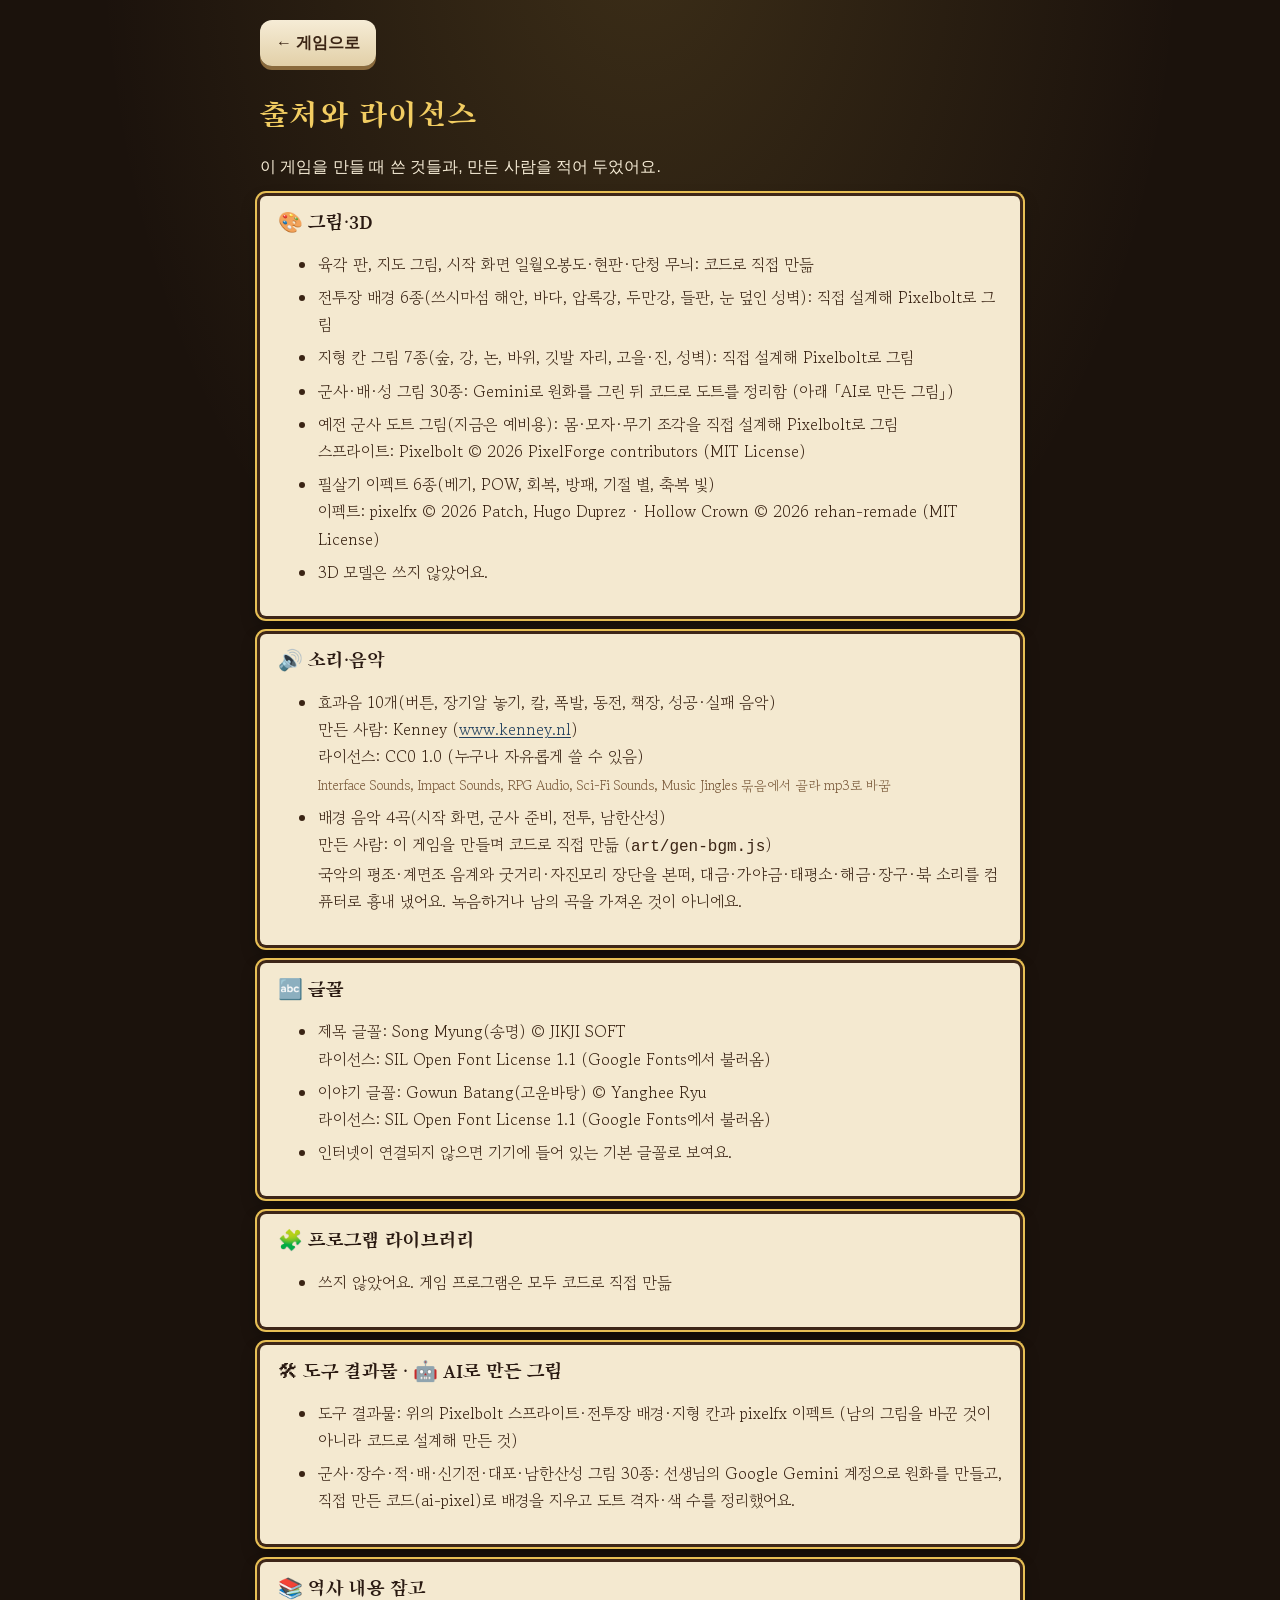
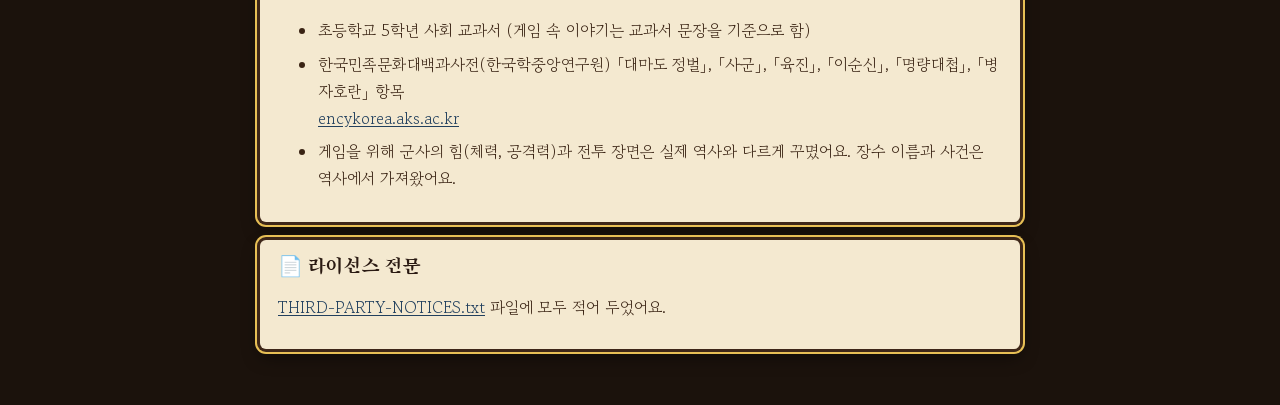
==== credits.html @ 7b592078 "국악풍 배경 음악 4곡 추가, 음악·효과음 따로 끄기 (v1.011) Co-Authored-By: Claude Opus 5.5 <noreply@anthropic.com>" ====
<!doctype html>
<html lang="ko">
<head>
<meta charset="utf-8">
<meta name="viewport" content="width=device-width, initial-scale=1">
<title>출처와 라이선스 - 조선 수호 장기</title>
<link rel="stylesheet" href="https://fonts.googleapis.com/css2?family=Song+Myung&family=Gowun+Batang:wght@400;700&display=swap">
<link rel="stylesheet" href="style.css?v=1.011">
<link rel="stylesheet" href="theme.css?v=1.011">
<style>
  body { padding: 20px 16px 40px; }
  main { max-width: 760px; margin: 0 auto; }
  h1 { font-family: var(--title, var(--serif)); font-weight: 400; color: #f2cd62; letter-spacing: .06em; }
  section { background: var(--hanji, #f4e9d0); color: #3a2414; font-family: var(--body2, var(--serif)); border-radius: 6px; padding: 14px 18px; margin: 18px 0; box-shadow: 0 0 0 3px #3d2618, 0 0 0 5px #e7bf55, 0 8px 18px rgba(0,0,0,.45); }
  h2 { font-family: var(--title, var(--serif)); font-weight: 400; font-size: 1.25rem; margin: 0 0 8px; color: #2a1a12; }
  li { line-height: 1.7; margin-bottom: 6px; }
  a { color: #22405e; }
  .back { margin-bottom: 8px; }
  small { color: #7a5a3a; }
</style>
</head>
<body>
<main>
  <button class="btn back" id="back">← 게임으로</button>
  <h1>출처와 라이선스</h1>
  <p>이 게임을 만들 때 쓴 것들과, 만든 사람을 적어 두었어요.</p>

  <section>
    <h2>🎨 그림·3D</h2>
    <ul>
      <li>육각 판, 지도 그림, 시작 화면 일월오봉도·현판·단청 무늬: 코드로 직접 만듦</li>
      <li>전투장 배경 6종(쓰시마섬 해안, 바다, 압록강, 두만강, 들판, 눈 덮인 성벽): 직접 설계해 Pixelbolt로 그림</li>
      <li>지형 칸 그림 7종(숲, 강, 논, 바위, 깃발 자리, 고을·진, 성벽): 직접 설계해 Pixelbolt로 그림</li>
      <li>군사·배·성 그림 30종: Gemini로 원화를 그린 뒤 코드로 도트를 정리함 (아래 「AI로 만든 그림」)</li>
      <li>예전 군사 도트 그림(지금은 예비용): 몸·모자·무기 조각을 직접 설계해 Pixelbolt로 그림<br>
        스프라이트: Pixelbolt © 2026 PixelForge contributors (MIT License)</li>
      <li>필살기 이펙트 6종(베기, POW, 회복, 방패, 기절 별, 축복 빛)<br>
        이펙트: pixelfx © 2026 Patch, Hugo Duprez · Hollow Crown © 2026 rehan-remade (MIT License)</li>
      <li>3D 모델은 쓰지 않았어요.</li>
    </ul>
  </section>

  <section>
    <h2>🔊 소리·음악</h2>
    <ul>
      <li>효과음 10개(버튼, 장기알 놓기, 칼, 폭발, 동전, 책장, 성공·실패 음악)<br>
        만든 사람: Kenney (<a href="https://www.kenney.nl" target="_blank" rel="noopener">www.kenney.nl</a>)<br>
        라이선스: CC0 1.0 (누구나 자유롭게 쓸 수 있음)<br>
        <small>Interface Sounds, Impact Sounds, RPG Audio, Sci-Fi Sounds, Music Jingles 묶음에서 골라 mp3로 바꿈</small></li>
      <li>배경 음악 4곡(시작 화면, 군사 준비, 전투, 남한산성)<br>
        만든 사람: 이 게임을 만들며 코드로 직접 만듦 (<code>art/gen-bgm.js</code>)<br>
        국악의 평조·계면조 음계와 굿거리·자진모리 장단을 본떠, 대금·가야금·태평소·해금·장구·북 소리를 컴퓨터로 흉내 냈어요. 녹음하거나 남의 곡을 가져온 것이 아니에요.</li>
    </ul>
  </section>

  <section>
    <h2>🔤 글꼴</h2>
    <ul>
      <li>제목 글꼴: Song Myung(송명) © JIKJI SOFT<br>
        라이선스: SIL Open Font License 1.1 (Google Fonts에서 불러옴)</li>
      <li>이야기 글꼴: Gowun Batang(고운바탕) © Yanghee Ryu<br>
        라이선스: SIL Open Font License 1.1 (Google Fonts에서 불러옴)</li>
      <li>인터넷이 연결되지 않으면 기기에 들어 있는 기본 글꼴로 보여요.</li>
    </ul>
  </section>

  <section>
    <h2>🧩 프로그램 라이브러리</h2>
    <ul>
      <li>쓰지 않았어요. 게임 프로그램은 모두 코드로 직접 만듦</li>
    </ul>
  </section>

  <section>
    <h2>🛠 도구 결과물 · 🤖 AI로 만든 그림</h2>
    <ul>
      <li>도구 결과물: 위의 Pixelbolt 스프라이트·전투장 배경·지형 칸과 pixelfx 이펙트 (남의 그림을 바꾼 것이 아니라 코드로 설계해 만든 것)</li>
      <li>군사·장수·적·배·신기전·대포·남한산성 그림 30종: 선생님의 Google Gemini 계정으로 원화를 만들고, 직접 만든 코드(ai-pixel)로 배경을 지우고 도트 격자·색 수를 정리했어요.</li>
    </ul>
  </section>

  <section>
    <h2>📚 역사 내용 참고</h2>
    <ul>
      <li>초등학교 5학년 사회 교과서 (게임 속 이야기는 교과서 문장을 기준으로 함)</li>
      <li>한국민족문화대백과사전(한국학중앙연구원) 「대마도 정벌」, 「사군」, 「육진」, 「이순신」, 「명량대첩」, 「병자호란」 항목<br>
        <a href="https://encykorea.aks.ac.kr" target="_blank" rel="noopener">encykorea.aks.ac.kr</a></li>
      <li>게임을 위해 군사의 힘(체력, 공격력)과 전투 장면은 실제 역사와 다르게 꾸몄어요. 장수 이름과 사건은 역사에서 가져왔어요.</li>
    </ul>
  </section>

  <section>
    <h2>📄 라이선스 전문</h2>
    <p><a href="THIRD-PARTY-NOTICES.txt" target="_blank" rel="noopener">THIRD-PARTY-NOTICES.txt</a> 파일에 모두 적어 두었어요.</p>
  </section>
</main>
<script>
document.getElementById('back').onclick = function () {
  if (window.opener) { window.close(); return; }
  if (history.length > 1) history.back(); else location.href = 'index.html';
};
</script>
</body>
</html>
---- style.css ----
/* 조선 수호 장기 — 스타일 (코드로 직접 만듦) */
:root {
  --bg: #1d2433;
  --bg2: #26304a;
  --panel: #2c3754;
  --panel2: #34416a;
  --ink: #f3ecdc;
  --muted: #a9b2c8;
  --gold: #f0c03a;
  --blue: #4f8de0;
  --red: #e0483d;
  --green: #3cb85c;
  --k: 3px;                        /* 도트 1칸 크기 (JS가 판 크기에 맞춰 바꿈) */
  --hexw: 80px;
  --bsize: min(94vw, 600px, 92vh);
  --sans: "Noto Sans KR", "Apple SD Gothic Neo", "Malgun Gothic", sans-serif;
  --serif: "Noto Serif KR", "AppleMyungjo", "Batang", "Nanum Myeongjo", serif;
}
* { box-sizing: border-box; -webkit-tap-highlight-color: transparent; }
html, body { margin: 0; min-height: 100%; }
body {
  background: radial-gradient(ellipse at 50% 0%, #34406a 0, var(--bg) 70%) fixed;
  color: var(--ink); font-family: var(--sans); font-size: 16px;
  user-select: none; -webkit-user-select: none; overflow-x: hidden;
}
.hidden { display: none !important; }
.muted { color: var(--muted); }
.small { font-size: .82rem; }
a { color: #9cc3ff; }

/* 버튼 */
.btn {
  font: inherit; font-weight: 800; border: 0; border-radius: 12px; padding: 10px 16px; min-height: 46px;
  background: #e9e1cd; color: #2a2118; box-shadow: 0 4px 0 #a99a78; cursor: pointer;
}
.btn:active { transform: translateY(2px); box-shadow: 0 2px 0 #a99a78; }
.btn:disabled { opacity: .45; }
.btn small { font-weight: 700; opacity: .8; }
.btn.big { font-size: 1.15rem; padding: 12px 22px; background: linear-gradient(#4f8de0, #2f68b8); color: #fff; box-shadow: 0 4px 0 #1d4680; }
.btn.go { background: linear-gradient(#ee5a4a, #c0322a); box-shadow: 0 5px 0 #7b1c18; flex: 1; font-size: 1.2rem; }
.btn.small { min-height: 42px; padding: 6px 12px; font-size: .92rem; }
.btn.xp { background: linear-gradient(#5fd07a, #2f9e50); color: #fff; box-shadow: 0 4px 0 #1d6a34; }
.btn.danger { background: #f6d6d3; color: #a2201a; }
.btn.ghost { background: transparent; box-shadow: none; text-decoration: underline; color: var(--muted); }
.btn.icon { width: 44px; min-height: 44px; padding: 0; font-size: 1.25rem; }
.btn.choice { display: block; width: 100%; margin: 8px 0; text-align: left; font-size: 1.05rem; background: #f7f1e3; border: 2px solid #e2d3b2; box-shadow: none; }
.btn.choice.right { background: #dff4e5; border-color: #2f9e50; }
.btn.choice.wrong { background: #fbe0de; border-color: #c0322a; }

/* 도트 그림 */
.spr {
  width: calc(28 * var(--k)); height: calc(26 * var(--k));
  background-image: url(img/units.png); background-repeat: no-repeat;
  background-size: calc(224 * var(--k)) calc(312 * var(--k));
  background-position: calc(var(--x0) * var(--k) * -1) calc(var(--y0) * var(--k) * -1);
  image-rendering: pixelated; image-rendering: crisp-edges;
}
body.beat .piece:not(.odd) .spr, body:not(.beat) .piece.odd .spr,
body.beat .mini:nth-child(odd) .spr { background-position: calc(var(--x1) * var(--k) * -1) calc(var(--y1) * var(--k) * -1); }
.piece.atk .spr { background-position: calc(var(--xa) * var(--k) * -1) calc(var(--ya) * var(--k) * -1) !important; }
.piece.e .spr, .mini.e .spr { transform: scaleX(-1); }
.mini { display: inline-grid; place-items: center; --k: 2px; }

/* 시작 화면 */
.screen { min-height: 100vh; min-height: 100dvh; }
#title { display: flex; flex-direction: column; align-items: center; justify-content: center; padding: 24px 16px 60px; position: relative; }
.title-box { text-align: center; max-width: 560px; }
.title-army { display: flex; justify-content: center; align-items: flex-end; gap: 2px; flex-wrap: wrap; }
.title-army .mini { --k: 3px; }
.title-army .vs { font-family: var(--serif); font-weight: 900; color: var(--gold); font-size: 1.4rem; margin: 0 8px 18px; }
.title-box h1 { font-family: var(--serif); font-size: clamp(2.3rem, 8vw, 3.6rem); margin: 8px 0 4px; letter-spacing: .08em; color: var(--gold); text-shadow: 0 3px 0 #6b4a10, 0 0 24px rgba(240,192,58,.35); }
.title-box .sub { color: var(--muted); margin: 0 0 22px; }
.howto { margin-top: 24px; text-align: left; background: var(--panel); border-radius: 14px; padding: 14px 18px; }
.howto ol { margin: 6px 0 0; padding-left: 22px; line-height: 1.8; }
.foot { position: absolute; bottom: 10px; left: 0; right: 0; text-align: center; font-size: .8rem; color: var(--muted); }
.foot a { color: var(--muted); }
.foot.in-menu { position: static; margin-top: 18px; }

#chapters { padding: 24px 16px; max-width: 960px; margin: 0 auto; text-align: center; }
.scr-title { font-family: var(--serif); font-size: 1.8rem; color: var(--gold); }
.chapter-list { display: grid; grid-template-columns: repeat(auto-fit, minmax(250px, 1fr)); gap: 16px; margin: 20px 0; }
.ch-card { text-align: left; border-radius: 16px; padding: 16px; color: #fff; min-height: 200px; display: flex; flex-direction: column; gap: 8px; cursor: pointer; border: 0; font: inherit; box-shadow: 0 5px 0 rgba(0,0,0,.35); }
.ch-faces { display: flex; gap: 4px; }
.ch-faces .mini { --k: 2.4px; background: rgba(255,255,255,.12); border-radius: 10px; }
.ch-card h3 { margin: 0; font-family: var(--serif); font-size: 1.3rem; }
.ch-card p { margin: 0; opacity: .92; font-size: .95rem; line-height: 1.5; }
.ch-card .ch-status { margin-top: auto; font-weight: 800; }
.hint { color: var(--muted); }

/* 위쪽 막대 */
#game { display: flex; flex-direction: column; }
.topbar { display: flex; justify-content: space-between; align-items: center; gap: 8px; padding: 6px 12px; background: rgba(10,14,24,.55); flex-wrap: wrap; }
.tb-ch { font-size: .8rem; color: var(--muted); }
.tb-stage { font-family: var(--serif); font-weight: 900; font-size: 1.15rem; color: var(--gold); }
.tb-right { display: flex; gap: 6px; align-items: center; flex-wrap: wrap; }
.chip { background: var(--panel); border-radius: 999px; padding: 7px 12px; font-size: .95rem; white-space: nowrap; display: flex; align-items: center; gap: 6px; }
.chip.gold b { color: var(--gold); font-size: 1.1rem; }
.chip small { color: #8fe0a0; font-weight: 700; }
.chip.lv b { color: #8fe0a0; font-size: 1.05rem; }
.xpbar { width: 56px; height: 8px; background: #151b2a; border-radius: 4px; overflow: hidden; }
.xpbar i { display: block; height: 100%; background: #5fd07a; transition: width .4s; }
.chip.streak { background: #6b2a1a; color: #ffd0a0; font-weight: 800; }
.siege-meters { display: flex; gap: 8px; }
.meter { font-size: .78rem; }
.meter .bar { width: 72px; height: 9px; background: #151b2a; border-radius: 5px; overflow: hidden; }
.meter .bar i { display: block; height: 100%; background: #f0a030; transition: width .6s; }

/* 본문 */
.game-main { display: flex; gap: 12px; padding: 10px; justify-content: center; align-items: flex-start; flex-wrap: wrap; }
.board-col { display: flex; flex-direction: column; align-items: center; width: var(--bsize); }

/* 육각 판 */
.board { width: 100%; aspect-ratio: 1.3674; position: relative; border-radius: 18px; overflow: visible; margin-top: 10px; }
.board::before { content: ""; position: absolute; inset: -10px; border-radius: 22px; background: linear-gradient(#3a4a3a, #2a3426); box-shadow: 0 10px 24px rgba(0,0,0,.45); z-index: -1; }
.board.sea::before { background: linear-gradient(#21507a, #173a5c); }
.board.siege::before { background: linear-gradient(#4a3a30, #2e241e); }
.hex { position: absolute; clip-path: polygon(50% 0, 100% 25%, 100% 75%, 50% 100%, 0 75%, 0 25%); transform: scale(.94); cursor: pointer; }
.hex.foe { background: rgba(180,80,70,.28); }
.hex.mine { background: rgba(110,170,120,.32); }
.board.sea .hex.foe { background: rgba(140,90,110,.35); }
.board.sea .hex.mine { background: rgba(110,170,220,.32); }
.board.siege .hex.wall { background: rgba(170,165,150,.45); }
.hex.hl { background: rgba(120,200,255,.55) !important; animation: hlp 1s infinite; }
@keyframes hlp { 50% { filter: brightness(1.25); } }
.frontline { position: absolute; left: 2%; right: 2%; top: calc(100% * (2 * 0.75 + 1 + 0.125) / 4.75); height: 2px; background: repeating-linear-gradient(90deg, rgba(255,230,160,.55) 0 8px, transparent 8px 16px); pointer-events: none; }

/* 말 */
.piece { position: absolute; width: calc(100% / 7.5); height: calc(100% / 4.75); display: grid; place-items: end center; pointer-events: none; transition: left .32s ease, top .32s ease, translate .12s, opacity .5s; z-index: 2; }
.piece .spr { position: relative; z-index: 2; margin-bottom: 4%; transition: filter .1s; }
.piece .base { position: absolute; bottom: 6%; left: 18%; right: 18%; height: 20%; border-radius: 50%; background: radial-gradient(closest-side, var(--tc, #888) 55%, transparent 100%); opacity: .9; z-index: 1; }
.piece .base.enemy { --tc: #c0322a; opacity: .55; }
.piece.fixed .base { display: none; }
.slot .piece, .mini .piece { position: relative; width: 100%; height: 100%; left: 0; top: 0; }
.stars { position: absolute; top: -2%; left: 0; right: 0; text-align: center; color: var(--gold); font-size: calc(var(--hexw) * .2); letter-spacing: -.12em; text-shadow: 0 1px 0 #5a3a00, 0 0 6px rgba(240,192,58,.8); z-index: 4; }
.stars.s3 { color: #ffe680; }
.bars { position: absolute; top: 4%; left: 16%; right: 16%; z-index: 4; display: grid; gap: 1px; }
.hpb, .mpb { position: relative; height: calc(var(--hexw) * .07); min-height: 4px; background: rgba(0,0,0,.6); border-radius: 2px; overflow: hidden; }
.mpb { height: calc(var(--hexw) * .045); min-height: 3px; }
.hpb .hp { position: absolute; left: 0; top: 0; bottom: 0; background: #3cdc6a; transition: width .2s; }
.piece.e .hpb .hp { background: #f0503f; }
.hpb .sh { position: absolute; top: 0; bottom: 0; background: #f4f4f4; }
.mpb .mp { position: absolute; left: 0; top: 0; bottom: 0; background: #4fb0ff; transition: width .2s; }
.its { position: absolute; bottom: -2%; left: 0; right: 0; display: flex; justify-content: center; gap: 1px; font-size: calc(var(--hexw) * .17); z-index: 4; }
.piece.sel .spr { filter: drop-shadow(0 0 3px #7fd0ff) drop-shadow(0 0 6px #7fd0ff); }
.piece.can-item .spr { filter: drop-shadow(0 0 3px #ffe070); }
.piece.flash .spr { animation: flash .18s; }
.piece.dead { opacity: 0; transform: scale(.6) rotate(-8deg); transition: opacity .5s, transform .5s; }
.piece.stunned .spr { filter: grayscale(.6) brightness(.85); }
.piece.preview { opacity: .92; }
.piece.merged .spr { animation: merged 0.8s; }
@keyframes flash { 50% { filter: brightness(2.2) saturate(.3); } }
@keyframes merged { 0% { filter: brightness(3); transform: scale(1.4); } 100% { filter: none; transform: scale(1); } }

.shot { position: absolute; z-index: 6; pointer-events: none; transition: left .2s linear, top .2s linear; margin: -2px 0 0 -10px; }
.shot.arrow { width: 22px; height: 3px; background: linear-gradient(90deg, #d8c090 70%, #e3e8ee 70%); border-radius: 2px; }
.shot.ball { width: 10px; height: 10px; margin: -5px 0 0 -5px; border-radius: 50%; background: #222; box-shadow: 0 0 6px #ff9a1f, 0 0 2px #fff inset; }
.ftext { position: absolute; transform: translate(-50%, -50%); font-weight: 900; color: #fff; text-shadow: 0 0 3px #000, 0 2px 0 #000; font-size: calc(var(--hexw) * .26); z-index: 8; pointer-events: none; animation: rise .9s forwards; white-space: nowrap; }
.ftext.p { color: #ffd6d0; }
.ftext.sk { color: #ffb040; font-size: calc(var(--hexw) * .32); }
.ftext.crit { color: #ffe14d; font-size: calc(var(--hexw) * .38); }
.ftext.heal { color: #7dff9a; }
.ftext.cast { color: #fff; font-size: calc(var(--hexw) * .24); background: rgba(20,30,60,.75); padding: 2px 8px; border-radius: 999px; animation: castup 1.1s forwards; }
.ftext.cast.e { background: rgba(120,20,20,.8); }
@keyframes rise { 0% { transform: translate(-50%, -30%) scale(1.3); } 100% { transform: translate(-50%, -140%); opacity: 0; } }
@keyframes castup { 0% { transform: translate(-50%, 0) scale(.6); } 20% { transform: translate(-50%, -60%) scale(1.15); } 80% { opacity: 1; } 100% { transform: translate(-50%, -110%); opacity: 0; } }
.fx { position: absolute; z-index: 7; pointer-events: none; image-rendering: pixelated; background-repeat: no-repeat; }
.banner { position: absolute; left: 50%; top: 45%; transform: translate(-50%, -50%); z-index: 9; font-family: var(--serif); font-weight: 900; font-size: clamp(1.3rem, 4vw, 2.2rem); color: #fff; padding: 10px 28px; border-radius: 12px; white-space: nowrap; pointer-events: none; animation: bannerIn 1.3s forwards; }
.banner.p { background: linear-gradient(90deg, transparent, rgba(30,70,150,.92) 15%, rgba(30,70,150,.92) 85%, transparent); text-shadow: 0 2px 0 #102040; }
.banner.e { background: linear-gradient(90deg, transparent, rgba(150,30,30,.92) 15%, rgba(150,30,30,.92) 85%, transparent); }
@keyframes bannerIn { 0% { transform: translate(-50%, -50%) scaleX(0); } 12% { transform: translate(-50%, -50%) scaleX(1.05); } 20%, 80% { transform: translate(-50%, -50%) scaleX(1); opacity: 1; } 100% { opacity: 0; } }
.board.shake { animation: shake .35s; }
@keyframes shake { 20% { transform: translate(-5px, 3px); } 40% { transform: translate(5px, -3px); } 60% { transform: translate(-3px, -2px); } 80% { transform: translate(3px, 2px); } }

/* 대기석, 아이템 */
.bench-label { margin: 18px 0 4px; font-weight: 800; font-size: .95rem; align-self: flex-start; }
.bench-label small { font-weight: 400; color: var(--muted); margin-left: 6px; }
.bench { display: grid; grid-template-columns: repeat(6, 1fr); gap: 6px; width: 100%; }
.slot { aspect-ratio: 1.15; min-width: 0; border-radius: 12px; background: rgba(255,255,255,.06); border: 2px dashed rgba(255,255,255,.18); position: relative; cursor: pointer; overflow: hidden; }
.slot .piece { --k: calc(var(--kb, 3px)); }
.slot .its { bottom: 0; }
.tray-row { display: flex; align-items: center; gap: 10px; width: 100%; margin-top: 8px; }
.tray { display: flex; gap: 6px; flex-wrap: wrap; min-height: 44px; align-items: center; }
.item { width: 46px; height: 46px; border-radius: 10px; border: 2px solid #6a7aa0; background: var(--panel2); font-size: 1.5rem; cursor: pointer; }
.item.sel { border-color: var(--gold); box-shadow: 0 0 10px var(--gold); }

/* 옆 패널 */
.side { width: min(94vw, 380px); display: flex; flex-direction: column; gap: 10px; }
.panel { background: var(--panel); border-radius: 14px; padding: 10px 12px; box-shadow: 0 3px 0 rgba(0,0,0,.3); }
.shop-head { display: flex; justify-content: space-between; align-items: center; gap: 6px; margin-bottom: 8px; }
.odds { font-size: .78rem; font-weight: 800; text-align: center; flex: 1; }
.shop { display: grid; grid-template-columns: repeat(5, 1fr); gap: 6px; }
.card { position: relative; font: inherit; color: var(--ink); border-radius: 10px; padding: 4px 2px 6px; display: flex; flex-direction: column; align-items: center; cursor: pointer; text-align: center;
  background: linear-gradient(180deg, var(--tc) -60%, #1d2433 75%); border: 2px solid var(--tc); min-height: 112px; }
.card:active { transform: translateY(2px); }
.card.sold { visibility: hidden; }
.card.poor { filter: grayscale(.8) brightness(.7); }
.card .mini { --k: 2.1px; }
.card .cname { font-weight: 800; font-size: .82rem; line-height: 1.1; }
.card .ctrait { font-size: .75rem; }
.card .ccost { font-weight: 900; color: var(--gold); font-size: .85rem; }
.card .pair { position: absolute; top: -8px; left: 50%; transform: translateX(-50%); background: var(--gold); color: #3a2a00; font-size: .7rem; font-weight: 900; padding: 1px 6px; border-radius: 999px; white-space: nowrap; animation: hlp 1s infinite; }
.card .pair.one { background: #8aa0c8; color: #102030; animation: none; }
.row-btns { display: flex; gap: 8px; margin-top: 10px; }
.battle-msg { font-family: var(--serif); font-size: 1.35rem; font-weight: 900; text-align: center; padding: 6px; color: var(--gold); }
#battleControls { text-align: center; }
.trait { display: grid; grid-template-columns: 24px 1fr auto; align-items: center; gap: 4px; padding: 3px 0; font-size: .92rem; color: var(--muted); }
.trait.on { color: var(--ink); font-weight: 800; }
.trait.on .ti { filter: drop-shadow(0 0 4px var(--gold)); }
.trait .tdesc { grid-column: 2 / 4; font-size: .75rem; font-weight: 400; color: var(--muted); }
.crisis { margin-top: 6px; padding: 6px 8px; border-radius: 8px; background: rgba(0,0,0,.25); font-size: .82rem; color: var(--muted); }
.crisis.on { background: linear-gradient(90deg, #a0501a, #d0902a); color: #fff; font-weight: 800; }
.info { min-height: 110px; }
.info-head { display: flex; gap: 8px; align-items: center; }
.info-head .mini { --k: 2.4px; background: rgba(0,0,0,.25); border-radius: 10px; }
.info h4 { margin: 0; font-size: 1.05rem; }
.tier { font-size: .7rem; color: #fff; padding: 1px 6px; border-radius: 999px; vertical-align: middle; }
.stats { font-size: .85rem; color: var(--muted); }
.skill { margin-top: 6px; font-size: .88rem; background: rgba(79,176,255,.15); border-radius: 8px; padding: 6px 8px; }
.fact { margin: 8px 0 0; line-height: 1.5; font-size: .92rem; }

/* 겹창 */
.overlay { position: fixed; inset: 0; background: rgba(5,8,16,.62); display: flex; align-items: flex-end; justify-content: center; z-index: 50; padding: 16px; }
#modal, #menu { align-items: center; }
.story-box { background: #f7f1e3; color: #2a2118; border-radius: 18px; padding: 18px 20px; width: min(760px, 100%); box-shadow: 0 6px 0 #a99a78; margin-bottom: 4vh; }
.story-who { display: inline-block; font-weight: 900; background: #2f68b8; color: #fff; padding: 4px 12px; border-radius: 999px; margin-bottom: 10px; }
.story-who.king { background: var(--gold); color: #3a2a00; }
.story-who.guide { background: #2f9e50; }
.story-text { font-size: 1.25rem; line-height: 1.7; min-height: 3.4em; word-break: keep-all; }
.story-foot { display: flex; justify-content: space-between; align-items: center; gap: 10px; margin-top: 12px; }
#btnStoryPrev { min-width: 96px; }
.story-foot .muted { color: #8a7a62; }
.modal-box { background: #f7f1e3; color: #2a2118; border-radius: 18px; padding: 20px; width: min(640px, 100%); max-height: 92vh; overflow: auto; box-shadow: 0 6px 0 #a99a78; text-align: center; }
.modal-box .muted { color: #8a7a62; }
.modal-box h3 { font-family: var(--serif); font-size: 1.5rem; margin: 4px 0 12px; }
.modal-box p { line-height: 1.6; word-break: keep-all; }
.modal-box .q { font-size: 1.2rem; font-weight: 700; text-align: left; }
.why { text-align: left; background: #ece2c8; border-radius: 10px; padding: 10px 12px; margin-top: 10px; }
.menu-box { display: flex; flex-direction: column; gap: 10px; width: min(360px, 100%); }
.menu-box .foot a { color: #6a5a42; }
.big-result { font-family: var(--serif); font-size: 2.8rem; font-weight: 900; margin: 6px 0; }
.big-result.win { color: #2f68b8; } .big-result.lose { color: #c0322a; }
.income { background: #ece2c8; border-radius: 12px; padding: 10px 14px; margin: 10px auto 14px; max-width: 340px; text-align: left; font-size: .95rem; line-height: 1.7; }
.income div { display: flex; justify-content: space-between; }
.income .sum { border-top: 1px dashed #a99a78; margin-top: 4px; padding-top: 4px; font-weight: 900; justify-content: center; }
.item-pick { display: grid; grid-template-columns: repeat(3, 1fr); gap: 10px; margin-top: 10px; }
.ipick { border: 2px solid #c9b48a; background: #fff; border-radius: 14px; padding: 12px 8px; font: inherit; cursor: pointer; display: flex; flex-direction: column; align-items: center; gap: 6px; }
.ipick:active { border-color: #2f68b8; }
.ipick .big-ic { font-size: 2.4rem; }
.ipick small { color: #6a5a42; line-height: 1.4; }
.dmg-cards { display: grid; gap: 10px; margin: 12px 0; text-align: left; }
.dmg-card { display: flex; gap: 12px; align-items: center; background: #ece2c8; border-radius: 12px; padding: 12px; font-size: 1.05rem; line-height: 1.5; opacity: 0; animation: appear .5s forwards; }
.dmg-card .ic { font-size: 2rem; }
@keyframes appear { to { opacity: 1; } }
.summary { font-size: 1.15rem; line-height: 2; text-align: left; word-break: keep-all; }
.blank { display: inline-block; min-width: 4.5em; padding: 0 8px; margin: 0 2px; border-radius: 8px; background: #fff; border: 2px dashed #a98a45; color: transparent; cursor: pointer; text-align: center; line-height: 1.6; }
.blank.open { color: #2f68b8; font-weight: 900; border-style: solid; }
.stars-big { font-size: 2.4rem; color: #e0a020; letter-spacing: .1em; }
.meeting { display: grid; grid-template-columns: 1fr 1fr; gap: 10px; margin: 12px 0; }
.opinion { background: #fff; border: 2px solid #e2d3b2; border-radius: 14px; padding: 12px; text-align: left; cursor: pointer; font: inherit; }
.opinion b { display: block; margin-bottom: 6px; }
.opinion small { display: block; margin-top: 8px; color: #2f9e50; font-weight: 700; }
.map-wrap svg { width: 100%; max-height: 52vh; }
.toast { position: fixed; left: 50%; top: 14%; transform: translateX(-50%); background: rgba(10,14,24,.9); color: #fff; padding: 12px 20px; border-radius: 999px; font-weight: 800; z-index: 80; pointer-events: none; border: 1px solid rgba(240,192,58,.5); }

/* 화면 방향 */
@media (orientation: landscape) and (min-width: 900px) {
  :root { --bsize: min(56vw, calc((100vh - 250px) * 1.3674), 760px); }
}
@media (orientation: portrait) {
  :root { --bsize: min(94vw, 46vh * 1.3674, 640px); }
  .side { width: var(--bsize); }
  .game-main { gap: 8px; padding-top: 14px; }
}
@media (max-width: 600px) {
  body { font-size: 15px; }
  .story-text { font-size: 1.08rem; }
  .meeting { grid-template-columns: 1fr; }
  .item-pick { grid-template-columns: 1fr; }
  .chip { padding: 5px 8px; font-size: .82rem; }
  .shop { gap: 4px; }
  .card .mini { --k: 1.6px; }
}

/* 차례제 전투: 갈 수 있는 칸(파랑), 공격할 수 있는 적(빨강), 이미 움직인 군사(흐림) */
.hex.mv { background: rgba(90,175,255,.6) !important; animation: hlp 1s infinite; }
.hex.tg { background: rgba(235,60,45,.62) !important; animation: hlp .8s infinite; }
.piece.can-act .spr { animation: canAct 1.1s infinite; }
@keyframes canAct { 50% { filter: drop-shadow(0 0 3px #ffe58a) drop-shadow(0 0 5px #ffe58a); } }
.piece.done .spr { filter: grayscale(.75) brightness(.78); }
.piece.tgt .spr { filter: drop-shadow(0 0 3px #ff4a35) drop-shadow(0 0 6px #ff4a35); }
.piece.sk-ready .mpb { box-shadow: 0 0 5px 1px #7fd0ff; }
.battle-hint { font-size: .95rem; color: var(--muted); min-height: 2.6em; margin: 0 4px 6px; line-height: 1.35; }
.battle-btns { display: flex; gap: 8px; justify-content: center; flex-wrap: wrap; margin: 6px 0; }
.battle-btns .btn { flex: 1 1 140px; }
.btn.sk.ready { background: linear-gradient(#7fd0ff, #2f7fd0); color: #fff; animation: skPulse 1s infinite; }
@keyframes skPulse { 50% { box-shadow: 0 0 0 3px rgba(127,208,255,.6), 0 0 16px rgba(127,208,255,.8); } }
.info .stats.now { color: #ffe58a; font-weight: 700; }
/* 세로 화면(휴대폰·태블릿): 전투 중에는 대기석·아이템을 숨겨 버튼을 판 바로 아래로 */
@media (orientation: portrait) {
  .in-battle .bench-label, .in-battle .bench, .in-battle .tray-row { display: none; }
}
@media (max-width: 600px) {
  .battle-btns .btn { flex-basis: 120px; font-size: .95rem; padding-left: 8px; padding-right: 8px; }
  .battle-btns .btn.go { font-size: 1.1rem; }
  .battle-msg { font-size: 1.15rem; }
}

/* ───── 역사 규칙 표시 ───── */
/* 숲 칸: 의병이 숨는 곳 */
.hex.forest { box-shadow: inset 0 0 0 999px rgba(38,110,48,.5); }
.hex.forest::after { content: ""; position: absolute; inset: 4% 6%; background: url(img/tiles/forest.png) center / contain no-repeat; image-rendering: pixelated; pointer-events: none; }
.hex.forest.mv, .hex.forest.tg, .hex.forest.hl { box-shadow: none; }
/* 숲에 숨은 의병: 반투명 */
.piece.hidden-in .spr { opacity: .6; }
.piece.hidden-in::before { content: "🌲숨음"; position: absolute; top: -2%; left: 50%; transform: translateX(-50%); z-index: 4; font-size: calc(var(--hexw, 60px) * .14); font-weight: 800; color: #d8ffd0; text-shadow: 0 1px 2px #000; white-space: nowrap; }
/* 학익진이 되는 적 */
.piece.crane::before { content: "🪶학익진"; position: absolute; top: -4%; left: 50%; transform: translateX(-50%); z-index: 4; font-size: calc(var(--hexw, 60px) * .15); font-weight: 900; color: #fff3c0; background: rgba(34,64,94,.9); padding: 1px 5px; border-radius: 6px; white-space: nowrap; }
/* 설명 칸의 역사 규칙 */
.info .rule { margin: 6px 0; padding: 6px 10px; border-radius: 8px; background: rgba(47,107,87,.35); font-size: .9rem; }
/* 문제 위 꼬리표 */
.qtag { display: inline-block; font-size: .72rem; font-weight: 800; padding: 2px 8px; border-radius: 999px; background: #22405e; color: #f4e9d0; vertical-align: middle; }
.story-who.news { background: #6b3a3a; }
/* 역사 한마디 말풍선 */
.board-col { position: relative; }
.saying { position: absolute; left: 50%; top: 8px; transform: translateX(-50%); width: min(94%, 560px); z-index: 20; display: flex; gap: 10px; align-items: center;
  background: rgba(244,233,208,.97); color: #3a2414; border: 2px solid #3d2618; box-shadow: 0 0 0 2px #e7bf55, 0 8px 18px rgba(0,0,0,.45);
  border-radius: 10px; padding: 8px 12px; font-family: var(--body2, inherit); font-size: .98rem; line-height: 1.45; pointer-events: none; animation: sayIn .3s; }
.saying p { margin: 0; }
.saying b { color: #8e2418; }
.saying .mini { flex: none; --k: 2px; }
.saying.out { opacity: 0; transition: opacity .4s; }
@keyframes sayIn { from { opacity: 0; transform: translate(-50%, -8px); } }
@media (max-width: 600px) { .saying { font-size: .88rem; padding: 6px 8px; } .saying .mini { --k: 1.5px; } }

/* ───── 지형 칸 (2차) ───── */
.hex.river { box-shadow: inset 0 0 0 999px rgba(40,110,200,.38); }
.hex.river::after { content: ""; position: absolute; inset: 6% 8%; background: url(img/tiles/river.png) center / contain no-repeat; image-rendering: pixelated; opacity: .9; pointer-events: none; }
.hex.site { box-shadow: inset 0 0 0 999px rgba(200,60,40,.28); }
.hex.site::after { content: ""; position: absolute; inset: 4% 8%; background: url(img/tiles/site.png) center / contain no-repeat; image-rendering: pixelated; pointer-events: none; animation: hlp 1.2s infinite; }
.hex.fort { box-shadow: inset 0 0 0 999px rgba(231,191,85,.42); }
.hex.fort::after { content: ""; position: absolute; inset: 2% 4%; background: url(img/tiles/fort.png) center / contain no-repeat; image-rendering: pixelated; pointer-events: none; }
.hex.paddy { box-shadow: inset 0 0 0 999px rgba(150,170,60,.4); }
.hex.paddy::after { content: ""; position: absolute; inset: 8% 8%; background: url(img/tiles/paddy.png) center / contain no-repeat; image-rendering: pixelated; opacity: .95; pointer-events: none; }
.hex.rock { box-shadow: inset 0 0 0 999px rgba(70,64,58,.75); cursor: not-allowed; }
.hex.rock::after { content: ""; position: absolute; inset: 4% 6%; background: url(img/tiles/rock.png) center / contain no-repeat; image-rendering: pixelated; pointer-events: none; }
.hex.river.mv, .hex.river.tg, .hex.site.mv, .hex.site.tg, .hex.fort.mv, .hex.fort.tg, .hex.paddy.mv, .hex.paddy.tg,
.hex.river.hl, .hex.site.hl, .hex.fort.hl, .hex.paddy.hl { box-shadow: none; }
/* 성벽: 새 그림 없이 돌담 무늬 */
.spr.wallblock { background: url(img/tiles/wall.png) center bottom / contain no-repeat; image-rendering: pixelated; border: 0; box-shadow: none; }
.piece.e .spr.wallblock { transform: none; }
.piece.spawn .spr { animation: merged .8s; }
/* 순서 맞추기 · 원인→결과 잇기 */
.order { display: grid; gap: 6px; }
.order .ocard { text-align: left; }
.order .ocard.on { background: #f2cd62; color: #3a2414; }
.onum { font-weight: 900; color: #8e2418; }
.effects { display: grid; gap: 4px; margin: 6px 0 10px; padding: 8px 10px; background: rgba(47,107,87,.15); border-radius: 8px; text-align: left; }
.match { display: grid; gap: 8px; }
.mrow { display: flex; gap: 8px; align-items: center; justify-content: space-between; text-align: left; }
.mrow .cause { flex: 1; }
.mbtns { display: flex; gap: 4px; flex: none; }
.mbtn { min-width: 40px; padding: 6px 8px; }
.mbtn.on { background: #f2cd62; color: #3a2414; box-shadow: 0 0 0 2px #8e2418; }
.ans { text-align: left; margin: 6px 0; padding-left: 20px; }
@media (max-width: 600px) { .mrow { flex-direction: column; align-items: stretch; } .mbtns { justify-content: flex-end; } }
.piece .spr.wallblock { width: calc(28 * var(--k)); height: calc(26 * var(--k)); }
.music-corner { position: absolute; top: 10px; right: 10px; z-index: 5; font-size: .85rem; padding: 6px 12px; }
---- theme.css ----
/* 조선 수호 장기 — 역사 테마 초안 (옻칠·한지·단청·주칠) (코드로 직접 만듦) */
:root {
  --ink: #f6ecd6; --muted: #c9b89a;
  --hanji: #f4e9d0; --hanji2: #e9dbb9;
  --vermil: #b03524; --jade: #2f6b57; --navy: #22405e; --gold: #e7bf55;
  --title: "Song Myung", var(--serif);
  --body2: "Gowun Batang", var(--serif);
}
body { background: #1b120c radial-gradient(ellipse at 50% -10%, rgba(231,191,85,.16), transparent 60%) fixed; }

/* 단청 띠 */
.dancheong { height: 14px; width: 100%; position: relative; z-index: 3;
  background: repeating-linear-gradient(90deg, #2f6b57 0 22px, #e7bf55 22px 26px, #b03524 26px 40px, #f4e9d0 40px 44px, #22405e 44px 62px, #f4e9d0 62px 66px);
  box-shadow: 0 3px 0 #1b120c, 0 5px 0 #b03524; }
.dancheong.top { position: absolute; top: 0; left: 0; }
#chapters .dancheong.top { position: relative; margin: -24px -16px 18px; width: calc(100% + 32px); }

/* 버튼 */
.btn { background: linear-gradient(#f6ecd6, #e2d0a8); color: #3a2414; box-shadow: 0 4px 0 #8a6a3c; }
.btn.big { background: linear-gradient(#c84a32, #9a2a1c); color: #fff3d6; box-shadow: 0 4px 0 #5e160e, inset 0 0 0 2px rgba(231,191,85,.55); }
.btn.go { background: linear-gradient(#c84a32, #8e2418); color: #fff3d6; box-shadow: 0 5px 0 #4e100a, inset 0 0 0 2px rgba(231,191,85,.6); font-family: var(--title); font-size: 1.35rem; }
.btn.xp { background: linear-gradient(#3f8a6f, #245a48); color: #fff3d6; box-shadow: 0 4px 0 #123a2e; }
.btn.seal { font-family: var(--title); font-size: 1.6rem; letter-spacing: .12em; padding: 14px 40px; min-height: 60px; color: #fff3d6;
  background: radial-gradient(circle at 30% 30%, #d9583c, #9a2618 70%); border: 3px solid #e7bf55; border-radius: 14px;
  box-shadow: 0 6px 0 #4e100a, 0 0 30px rgba(217,57,43,.45); }
.btn.icon { background: linear-gradient(#3d2618, #2a1a12); color: var(--gold); box-shadow: 0 3px 0 #120a06, inset 0 0 0 1px rgba(231,191,85,.5); }

/* 시작 화면 */
#title { overflow: hidden; padding-top: 40px; }
.ilwol { position: absolute; inset: 0; width: 100%; height: 100%; z-index: 0; }
#title .title-box { position: relative; z-index: 2; }
#title .foot { z-index: 2; }
#title .foot, #title .foot a { color: #f4e9d0; text-shadow: 0 1px 2px #000; }
.hyunpan { display: inline-block; padding: 14px 44px 18px; margin: 30px 0 18px; position: relative;
  background: linear-gradient(#4a2e1c, #2e1b10); border: 6px solid #1b120c; border-radius: 6px;
  box-shadow: 0 0 0 3px #e7bf55, 0 0 0 9px #7a4a26, 0 0 0 11px #1b120c, 0 14px 30px rgba(0,0,0,.6); }
.hyunpan .hp-small { display: block; font-family: var(--body2); color: #d9c38a; font-size: .95rem; letter-spacing: .3em; }
.title-box h1 { font-family: var(--title); font-weight: 400; font-size: clamp(2.6rem, 9vw, 4.6rem); margin: 2px 0 0; letter-spacing: .12em;
  color: #f2cd62; text-shadow: 0 2px 0 #6b4310, 0 4px 0 #2e1b10, 0 0 22px rgba(242,205,98,.35); }
.title-army { padding: 4px 18px 0; margin: 4px auto 22px; display: inline-flex; flex-wrap: nowrap;
  background: linear-gradient(180deg, transparent 72%, #8c8478 72%, #a8a092 80%, #6c655b 88%, #4a443c 100%); }
.howto.scroll { position: relative; margin: 24px auto 0; max-width: 470px; background: var(--hanji); color: #3a2414; border-radius: 4px; padding: 16px 22px; font-family: var(--body2); }
.howto.scroll::before, .howto.scroll::after { content: ""; position: absolute; left: -10px; right: -10px; height: 12px; border-radius: 6px; background: linear-gradient(#7a4a26, #3d2618); }
.howto.scroll::before { top: -8px; } .howto.scroll::after { bottom: -8px; }

/* 장 선택 */
.scr-title { font-family: var(--title); font-weight: 400; font-size: 2.1rem; color: #f2cd62; }
.ch-card { background: var(--hanji) !important; color: #3a2414; border-radius: 6px; border-top: 14px solid var(--cc, #2f6b57); box-shadow: 0 6px 0 #6b4a26, 0 10px 22px rgba(0,0,0,.45); }
.ch-card h3 { font-family: var(--title); font-weight: 400; color: #2a1a12; }
.ch-card p { font-family: var(--body2); color: #5a4228; }
.ch-card .ch-status { color: var(--vermil); font-family: var(--title); font-weight: 400; }

/* 게임 화면 */
.topbar { background: linear-gradient(#3d2618, #2a1a12); border-bottom: 3px solid #e7bf55; box-shadow: 0 3px 0 #1b120c, 0 6px 0 #b03524; margin-bottom: 6px; }
.tb-stage { font-family: var(--title); font-weight: 400; font-size: 1.3rem; color: #f2cd62; }
.chip { background: #1b120c; border: 1px solid rgba(231,191,85,.45); }
.panel { background: linear-gradient(#3d2618, #2a1a12); border: 1px solid rgba(231,191,85,.35); }
.card { background: linear-gradient(180deg, var(--tc) -70%, #2a1a12 70%); }
.board { background-size: 100% 100%; image-rendering: pixelated; border-radius: 6px; }
.board.bg-sea { background-image: url(img/bg/sea.png); }
.board.bg-river { background-image: url(img/bg/river.png); }
.board.bg-riverN { background-image: url(img/bg/riverN.png); }
.board.bg-field { background-image: url(img/bg/field.png); }
.board.bg-snow { background-image: url(img/bg/snow.png); }
.board::before, .board.sea::before, .board.siege::before { inset: -14px; border-radius: 10px;
  background: linear-gradient(135deg, #6b4226, #3d2618 40%, #5a3820 60%, #2a1a12); box-shadow: inset 0 0 0 3px #e7bf55, inset 0 0 0 6px #1b120c, 0 12px 26px rgba(0,0,0,.6); }
.hex, .hex.foe, .hex.mine, .board.sea .hex.foe, .board.sea .hex.mine, .board.siege .hex.wall { background: rgba(255,248,225,.3); transform: none; }
.hex.foe { background: rgba(255,200,180,.28); }
.hex.hl { background: rgba(242,205,98,.95) !important; }
.board.bg-river .frontline, .board.bg-riverN .frontline { display: none; }
.slot { background: rgba(61,38,24,.75); border: 2px solid rgba(231,191,85,.35); }

/* 이야기·창: 한지 */
.story-box, .modal-box { background-color: var(--hanji); border: 3px solid #3d2618; box-shadow: 0 0 0 4px #e7bf55, 0 0 0 8px #3d2618, 0 14px 30px rgba(0,0,0,.6); border-radius: 6px; }
.story-text, .modal-box p, .why, .dmg-card, .summary { font-family: var(--body2); }
.story-who, .modal-box h3, .big-result { font-family: var(--title); font-weight: 400; }

/* 시작 화면 크기 맞춤: PC에서 제목이 두 줄로 나뉘지 않게, 휴대폰에서 화면 밖으로 넘치지 않게 */
#title .title-box { max-width: 760px; width: 100%; }
.title-box h1 { white-space: nowrap; }
@media (max-width: 840px) {
  .title-army { padding: 4px 8px 0; max-width: 100%; }
  .title-army .mini { --k: 2px; }
  .title-army .vs { margin: 0 4px 12px; font-size: 1.1rem; }
}
@media (max-width: 560px) {
  .hyunpan { padding: 10px 18px 14px; margin: 22px 0 14px; }
  .hyunpan .hp-small { font-size: .8rem; letter-spacing: .18em; }
  .title-box h1 { font-size: clamp(1.9rem, 10vw, 2.6rem); letter-spacing: .06em; }
  .howto.scroll { padding: 14px 16px; font-size: .92rem; }
}
@media (max-width: 540px) {
  /* 좁은 휴대폰: 군사 8명이 다 들어가지 않으니 5명만 보여 줌 */
  .title-army .mini:nth-child(2), .title-army .mini:nth-child(4), .title-army .mini:nth-last-child(2) { display: none; }
  .title-army .mini { margin: 0 -4px; }
}

/* 육각 칸 테두리를 조금 더 또렷하게 (배경 그림 위에서도 칸이 보이게) */
.hex, .hex.foe, .hex.mine, .board.sea .hex.foe, .board.sea .hex.mine { background: rgba(40,24,12,.38); }
.hex::before { content: ""; position: absolute; inset: 1.5px; clip-path: polygon(50% 0, 100% 25%, 100% 75%, 50% 100%, 0 75%, 0 25%); background: rgba(255,248,225,.10); pointer-events: none; }
.hex.foe::before { background: rgba(255,170,150,.12); }
.hex.mine::before { background: rgba(255,248,225,.14); }

/* 1-1 상륙전 배경, 배에 탄 군사 */
.board.bg-landing { background-image: url(img/bg/landing.png); }
.hex.water::after { content: ""; position: absolute; inset: 0; background: rgba(40,110,180,.10); pointer-events: none; }
.piece .cargo { position: absolute; bottom: 30%; left: 50%; transform: translateX(-50%); display: flex; gap: 0; z-index: 3; pointer-events: none; }
.piece .cargo .mini { --k: var(--kcargo, 1.6px); margin: 0 -12%; }
.slot .piece .cargo .mini { --k: calc(var(--kcargo, 1.6px) * .8); }

/* 고해상도 도트 캐릭터 (Gemini 원화) */
.spr.hd { background-size: 100% 100% !important; background-position: center bottom !important; image-rendering: pixelated; translate: 0 0; }
.piece .spr.hd { animation: hdIdle 1.8s ease-in-out infinite; }
.piece.odd .spr.hd { animation-delay: -.9s; }
.piece.e .spr.hd, .mini.e .spr.hd { transform: none; scale: -1 1; }
.piece.atk .spr.hd { rotate: 9deg; translate: 6% -4%; }
.piece.e.atk .spr.hd { rotate: -9deg; }
.spr.hd.ship { animation-name: hdSail; }
@keyframes hdIdle { 50% { translate: 0 -3%; } }
@keyframes hdSail { 50% { translate: 0 -2%; rotate: -1.5deg; } }
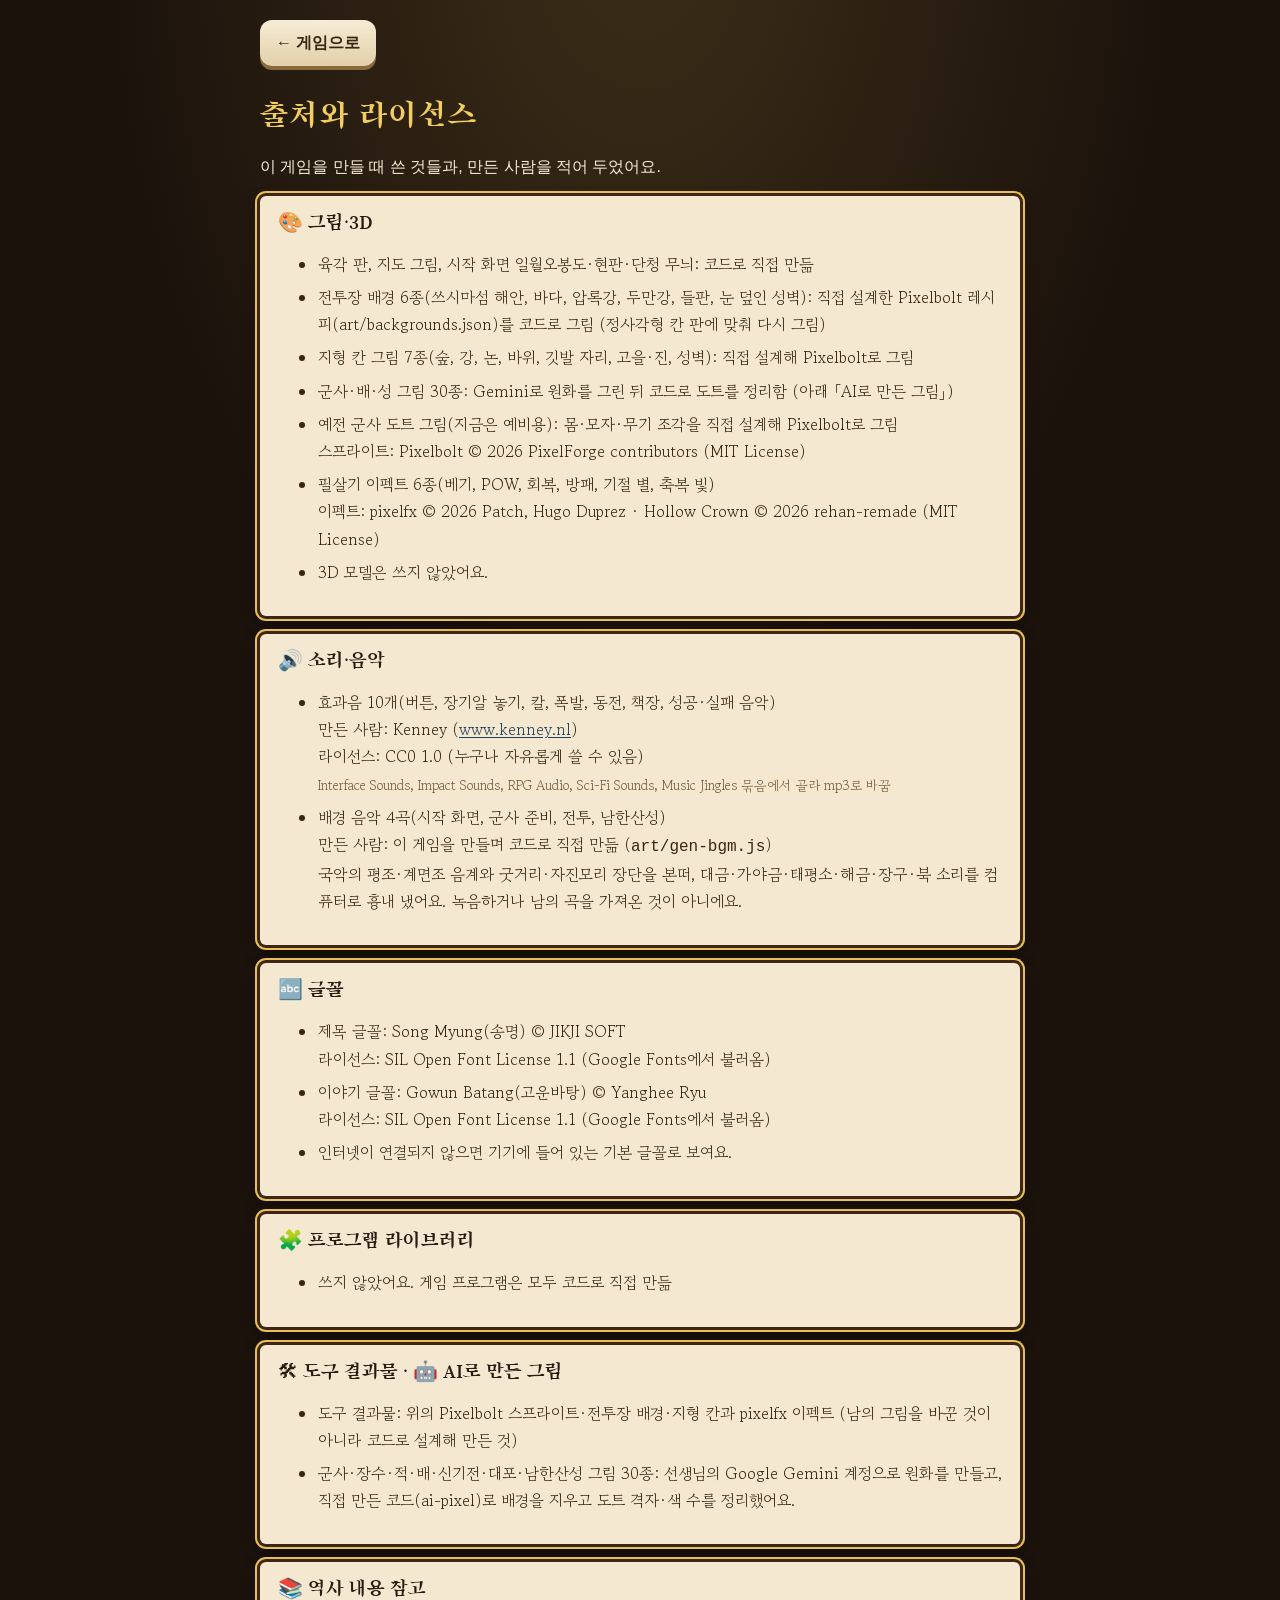
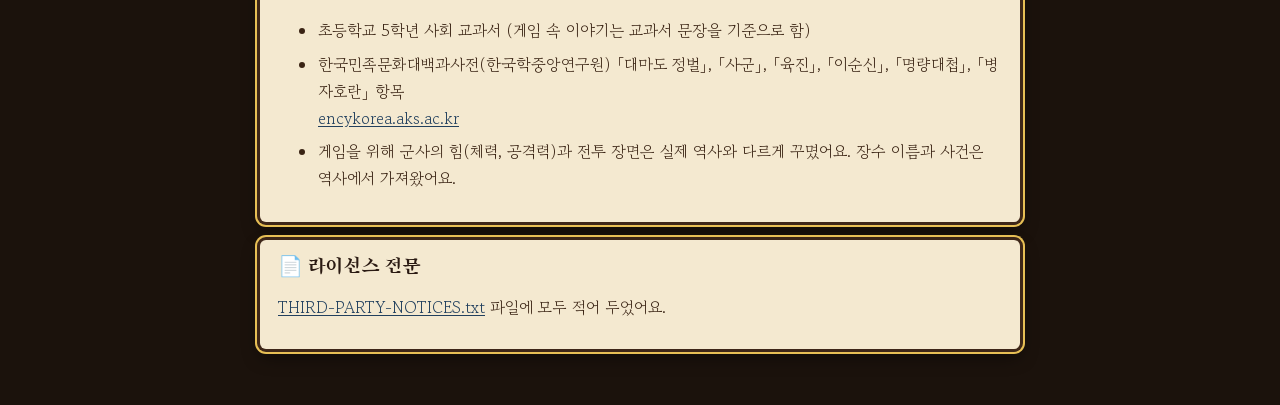
==== commit 580e6d1a: "정사각형 칸 판으로 바꿈(8방향), 배경을 칸에 맞춰 다시 그림, 3장 전투가 멈추던 버그 고침 (v1.016) Co-Authored-By: Claude Opus 5.5 <nore" ====
--- a/credits.html
+++ b/credits.html
@@ -5,8 +5,8 @@
 <meta name="viewport" content="width=device-width, initial-scale=1">
 <title>출처와 라이선스 - 조선 수호 장기</title>
 <link rel="stylesheet" href="https://fonts.googleapis.com/css2?family=Song+Myung&family=Gowun+Batang:wght@400;700&display=swap">
-<link rel="stylesheet" href="style.css?v=1.011">
-<link rel="stylesheet" href="theme.css?v=1.011">
+<link rel="stylesheet" href="style.css?v=1.016">
+<link rel="stylesheet" href="theme.css?v=1.016">
 <style>
   body { padding: 20px 16px 40px; }
   main { max-width: 760px; margin: 0 auto; }
@@ -29,7 +29,7 @@
     <h2>🎨 그림·3D</h2>
     <ul>
       <li>육각 판, 지도 그림, 시작 화면 일월오봉도·현판·단청 무늬: 코드로 직접 만듦</li>
-      <li>전투장 배경 6종(쓰시마섬 해안, 바다, 압록강, 두만강, 들판, 눈 덮인 성벽): 직접 설계해 Pixelbolt로 그림</li>
+      <li>전투장 배경 6종(쓰시마섬 해안, 바다, 압록강, 두만강, 들판, 눈 덮인 성벽): 직접 설계한 Pixelbolt 레시피(art/backgrounds.json)를 코드로 그림 (정사각형 칸 판에 맞춰 다시 그림)</li>
       <li>지형 칸 그림 7종(숲, 강, 논, 바위, 깃발 자리, 고을·진, 성벽): 직접 설계해 Pixelbolt로 그림</li>
       <li>군사·배·성 그림 30종: Gemini로 원화를 그린 뒤 코드로 도트를 정리함 (아래 「AI로 만든 그림」)</li>
       <li>예전 군사 도트 그림(지금은 예비용): 몸·모자·무기 조각을 직접 설계해 Pixelbolt로 그림<br>
--- a/style.css
+++ b/style.css
@@ -365,3 +365,30 @@
 @media (max-width: 600px) { .mrow { flex-direction: column; align-items: stretch; } .mbtns { justify-content: flex-end; } }
 .piece .spr.wallblock { width: calc(28 * var(--k)); height: calc(26 * var(--k)); }
 .music-corner { position: absolute; top: 10px; right: 10px; z-index: 5; font-size: .85rem; padding: 6px 12px; }
+
+/* 원인 → 결과 (v1.012) */
+.effects .etag { display: block; font-weight: 900; color: #1e5a3c; margin-bottom: 2px; font-size: .9rem; }
+.etag2 { display: inline-block; font-weight: 900; color: #1e5a3c; font-size: .8rem; padding: 0 6px; margin-right: 4px; border-radius: 6px; background: #d6ead9; }
+.mhead { display: flex; align-items: center; gap: 8px; font-weight: 900; font-size: .9rem; padding: 0 4px; }
+.mhead .h-cause { flex: 1; color: #8e2418; }
+.mhead .h-eff { color: #1e5a3c; }
+.ctag { display: inline-block; font-size: .8rem; font-weight: 900; color: #fff; background: #a8392b; padding: 0 6px; margin-right: 6px; border-radius: 6px; vertical-align: 1px; }
+.marrow { font-size: 1.3rem; color: #8e6a2a; flex: none; }
+@media (max-width: 600px) { .marrow { transform: rotate(90deg); align-self: center; } }
+/* 교과서 정리: 직접 쓰기 */
+input.blank { font: inherit; color: #2f68b8; font-weight: 900; cursor: text; min-width: 4em; width: auto; }
+input.blank:focus { outline: 3px solid #f2cd62; }
+input.blank.ok { border-style: solid; border-color: #2f7d4f; background: #e3f4e6; }
+input.blank.shown { border-style: solid; border-color: #8f887c; background: #efe9dc; color: #6a5a40; }
+input.blank.wrong { border-color: #c0392b; background: #fde4e0; animation: shakeX .35s; }
+#sCheck + #sNext, #sNext { margin-left: 0; }
+@keyframes shakeX { 25% { transform: translateX(-4px); } 75% { transform: translateX(4px); } }
+/* 2-1 신립 */
+.forced { display: flex; gap: 14px; align-items: center; margin: 8px 0 12px; text-align: left; }
+.forced .face { flex: none; display: flex; flex-direction: column; align-items: center; gap: 4px; --k: 3px; }
+.forced .face b { font-size: .9rem; color: #8e2418; white-space: nowrap; }
+.forced .bubble { position: relative; background: #fff; border: 2px solid #a98a45; border-radius: 12px; padding: 12px 14px; line-height: 1.6; word-break: keep-all; }
+.forced .bubble::before { content: ''; position: absolute; left: -10px; top: 50%; margin-top: -8px; border: 8px solid transparent; border-right-color: #a98a45; border-left: 0; }
+.meeting.dim .opinion { cursor: default; }
+.meeting.dim .opinion.x { opacity: .55; text-decoration: line-through; }
+.meeting.dim .opinion.pick { box-shadow: 0 0 0 3px #d4473a; }
--- a/theme.css
+++ b/theme.css
@@ -118,3 +118,87 @@
 .spr.hd.ship { animation-name: hdSail; }
 @keyframes hdIdle { 50% { translate: 0 -3%; } }
 @keyframes hdSail { 50% { translate: 0 -2%; rotate: -1.5deg; } }
+
+/* ── v1.012 칸 안 자리·앞뒤 순서·움직임 ── */
+/* 그림은 4배로 키운 원본을 부드럽게 줄여 그림 → 도트 크기가 고르게 보임 */
+.spr.hd { image-rendering: auto; }
+/* 발이 칸 가운데 아래쪽(약 3/4 높이)에 서도록 */
+.piece .spr { margin-bottom: calc(var(--hexw, 60px) * .27); }
+.piece .base { bottom: calc(var(--hexw, 60px) * .19); height: calc(var(--hexw, 60px) * .17); left: 20%; right: 20%; }
+.piece .bars { top: auto; bottom: calc(var(--hexw, 60px) * .27 + var(--k) * 31 + 2px); }
+.piece .stars { top: auto; bottom: calc(var(--hexw, 60px) * .27 + var(--k) * 31 + var(--hexw, 60px) * .08); }
+.piece .its { bottom: calc(var(--hexw, 60px) * .04); }
+.slot .piece .spr, .mini .piece .spr { margin-bottom: 4%; }
+.slot .piece .base { bottom: 6%; height: 20%; }
+.slot .piece .bars, .slot .piece .stars { bottom: auto; top: 2%; }
+/* 효과·글씨는 군사보다 위에 */
+.shot { z-index: 30; } .fx { z-index: 31; } .ftext { z-index: 32; } .banner { z-index: 33; }
+/* 보는 방향 */
+.piece.face-l .spr.hd { scale: -1 1; }
+.piece.face-r .spr.hd { scale: 1 1; }
+/* 걷기: 통통 튀며 이동 */
+.piece { transition: left .36s ease-in-out, top .36s ease-in-out, translate .16s ease-out, opacity .5s; }
+.piece.walk .spr.hd { animation: hdWalk .18s ease-in-out 2; }
+@keyframes hdWalk { 0%, 100% { transform: none; } 50% { transform: translateY(-9%) rotate(4deg); } }
+/* 근접 공격: 몸을 뒤로 젖혔다가 앞으로 찌르기 (방향은 scale로 함께 뒤집힘) */
+.piece.atk-m .spr.hd { animation: hdMelee .42s ease-out; }
+@keyframes hdMelee { 0% { transform: none; } 25% { transform: translateX(-8%) rotate(-10deg); } 50% { transform: translateX(10%) rotate(12deg) scale(1.08, .94); } 100% { transform: none; } }
+/* 원거리 공격: 쏠 때 뒤로 밀리는 반동 */
+.piece.atk-r .spr.hd { animation: hdRanged .42s ease-out; }
+@keyframes hdRanged { 0% { transform: none; } 20% { transform: translateX(3%) scale(1.04); } 40% { transform: translateX(-9%) rotate(-5deg); } 100% { transform: none; } }
+/* 맞을 때 움찔 */
+.piece.flash .spr.hd { animation: hdHit .3s ease-out; }
+@keyframes hdHit { 0% { transform: none; filter: brightness(2.4) saturate(.3); } 40% { transform: translateX(-6%); } 100% { transform: none; filter: none; } }
+/* 범위 공격 미리 보기(노랑)와 맞은 칸(빨강) */
+.board .hex.aoe::before, .board .hex.aoe-c::before { content: ""; position: absolute; inset: 6%; clip-path: polygon(50% 0, 100% 25%, 100% 75%, 50% 100%, 0 75%, 0 25%); background: rgba(255, 214, 64, .42); box-shadow: inset 0 0 0 3px #ffd640; z-index: 1; pointer-events: none; animation: aoePulse .8s ease-in-out infinite; }
+.board .hex.aoe-c::before { background: rgba(255, 120, 40, .55); }
+@keyframes aoePulse { 50% { opacity: .55; } }
+.board .hex.aoe-hit::before { content: ""; position: absolute; inset: 2%; clip-path: polygon(50% 0, 100% 25%, 100% 75%, 50% 100%, 0 75%, 0 25%); background: radial-gradient(circle, rgba(255, 230, 120, .9), rgba(230, 60, 30, .7) 60%, rgba(230, 60, 30, 0)); z-index: 1; pointer-events: none; animation: aoeHit .7s ease-out forwards; }
+@keyframes aoeHit { 0% { opacity: 1; transform: scale(.6); } 100% { opacity: 0; transform: scale(1.05); } }
+.board .piece .cargo { bottom: calc(var(--hexw, 60px) * .27 + var(--k) * 7); }
+
+/* ── v1.014 이동 미리 보기 ── */
+.piece.ghost { opacity: .5; pointer-events: none; }
+.piece.ghost .spr.hd { animation: none; filter: drop-shadow(0 0 3px #7fd0ff) drop-shadow(0 0 6px #7fd0ff); }
+.piece.ghost .base { opacity: .6; }
+.board .hex.ghost-at::before { background: rgba(127, 208, 255, .38); }
+.board .hex.pv-tg::before { background: rgba(255, 154, 46, .38); box-shadow: inset 0 0 0 3px #ff9a2e; }
+.piece.pv-tgt .spr { filter: drop-shadow(0 0 3px #ff9a2e) drop-shadow(0 0 6px #ff9a2e); }
+.piece.pv-tgt::after { content: "⚔"; position: absolute; left: 50%; bottom: calc(var(--hexw, 60px) * .27 + var(--k) * 31 + var(--hexw, 60px) * .1); transform: translateX(-50%); z-index: 5; font-size: calc(var(--hexw, 60px) * .26); line-height: 1; padding: 2px 5px; border-radius: 8px; background: rgba(160, 60, 10, .9); color: #fff; box-shadow: 0 0 0 2px #ffcf7a; animation: pvBob .7s ease-in-out infinite; pointer-events: none; }
+@keyframes pvBob { 50% { translate: 0 -12%; } }
+
+/* ── v1.015 학익진 연출 ── */
+.board.crane-mode::after { content: ""; position: absolute; inset: 0; z-index: 2; pointer-events: none; background: radial-gradient(ellipse at 50% 40%, rgba(10, 30, 60, 0) 30%, rgba(10, 30, 60, .45) 100%); animation: craneDim .4s ease-out; }
+@keyframes craneDim { from { opacity: 0; } }
+.crane-wing { position: absolute; inset: 0; width: 100%; height: 100%; z-index: 20; pointer-events: none; overflow: visible; }
+.crane-wing polyline { fill: none; stroke: #fff6d8; stroke-width: 3; stroke-dasharray: 8 6; stroke-linecap: round; stroke-linejoin: round; vector-effect: non-scaling-stroke; filter: drop-shadow(0 0 4px rgba(127, 208, 255, .9)); animation: craneDraw .7s ease-out both; }
+@keyframes craneDraw { from { opacity: 0; stroke-dashoffset: 80; } to { opacity: .95; stroke-dashoffset: 0; } }
+.crane-wing.out, .crane-label.out { opacity: 0; transition: opacity .45s; }
+.crane-label { position: absolute; transform: translate(-50%, -50%); z-index: 34; pointer-events: none; white-space: nowrap; font-family: var(--serif); font-weight: 900; font-size: calc(var(--hexw, 60px) * .24); color: #fff3c0; background: rgba(20, 50, 90, .88); padding: 3px 12px; border-radius: 10px; box-shadow: 0 0 0 2px #e8c35a; animation: bannerIn 1.4s forwards; }
+.piece.phantom { pointer-events: none; }
+.piece.phantom .base { display: none; }
+.shot.ball.big { width: 14px; height: 14px; margin: -7px 0 0 -7px; }
+.muzzle { position: absolute; width: 26px; height: 26px; margin: -13px 0 0 -13px; border-radius: 50%; z-index: 30; pointer-events: none; background: radial-gradient(circle, #fff6c0 0, #ffb030 40%, rgba(255, 90, 20, 0) 70%); animation: muzzle .26s ease-out forwards; }
+@keyframes muzzle { from { transform: scale(.4); opacity: 1; } to { transform: scale(1.6); opacity: 0; } }
+.crane-label { display: grid; gap: 2px; text-align: center; animation: craneLabel 1.9s forwards; }
+.crane-label b { font-size: calc(var(--hexw, 60px) * .3); }
+.crane-label small { font-family: var(--body2, inherit); font-weight: 700; font-size: calc(var(--hexw, 60px) * .17); color: #e8f2ff; }
+@keyframes craneLabel { 0% { transform: translate(-50%, -50%) scale(.6); opacity: 0; } 12% { transform: translate(-50%, -50%) scale(1.06); opacity: 1; } 20%, 85% { transform: translate(-50%, -50%) scale(1); opacity: 1; } 100% { transform: translate(-50%, -50%) scale(1); opacity: 0; } }
+
+/* ══ v1.016 정사각형 칸 판 ══ 7칸 × 6줄, 군사는 자기 칸 안에 딱 들어감 */
+.board { aspect-ratio: 7 / 6; }
+.hex { clip-path: none; transform: none; border-radius: 0; box-shadow: inset 0 0 0 1px rgba(30, 18, 8, .55); }
+.hex::before { clip-path: none; inset: 3px; border-radius: 4px; }
+.board .hex.aoe::before, .board .hex.aoe-c::before, .board .hex.aoe-hit::before { clip-path: none; border-radius: 4px; }
+.frontline { top: calc(50% - 1px); }
+.piece { width: calc(100% / 7); height: calc(100% / 6); }
+.piece .spr { margin-bottom: calc(var(--hexw, 60px) * .07); }
+.piece .base { bottom: calc(var(--hexw, 60px) * .03); height: calc(var(--hexw, 60px) * .14); left: 16%; right: 16%; }
+.piece .bars { top: 3%; bottom: auto; left: 12%; right: 12%; }
+.piece .stars { top: auto; bottom: 1%; left: 4%; right: auto; text-align: left; font-size: calc(var(--hexw) * .17); }
+.piece .its { bottom: 1%; left: auto; right: 4%; justify-content: flex-end; font-size: calc(var(--hexw) * .15); }
+.board .piece .cargo { bottom: calc(var(--hexw, 60px) * .07 + var(--k) * 7); }
+.piece.pv-tgt::after { bottom: auto; top: -14%; }
+.slot .piece .spr, .mini .piece .spr { margin-bottom: 4%; }
+.slot .piece .base { bottom: 6%; height: 20%; }
+.slot .piece .bars { top: 2%; }
